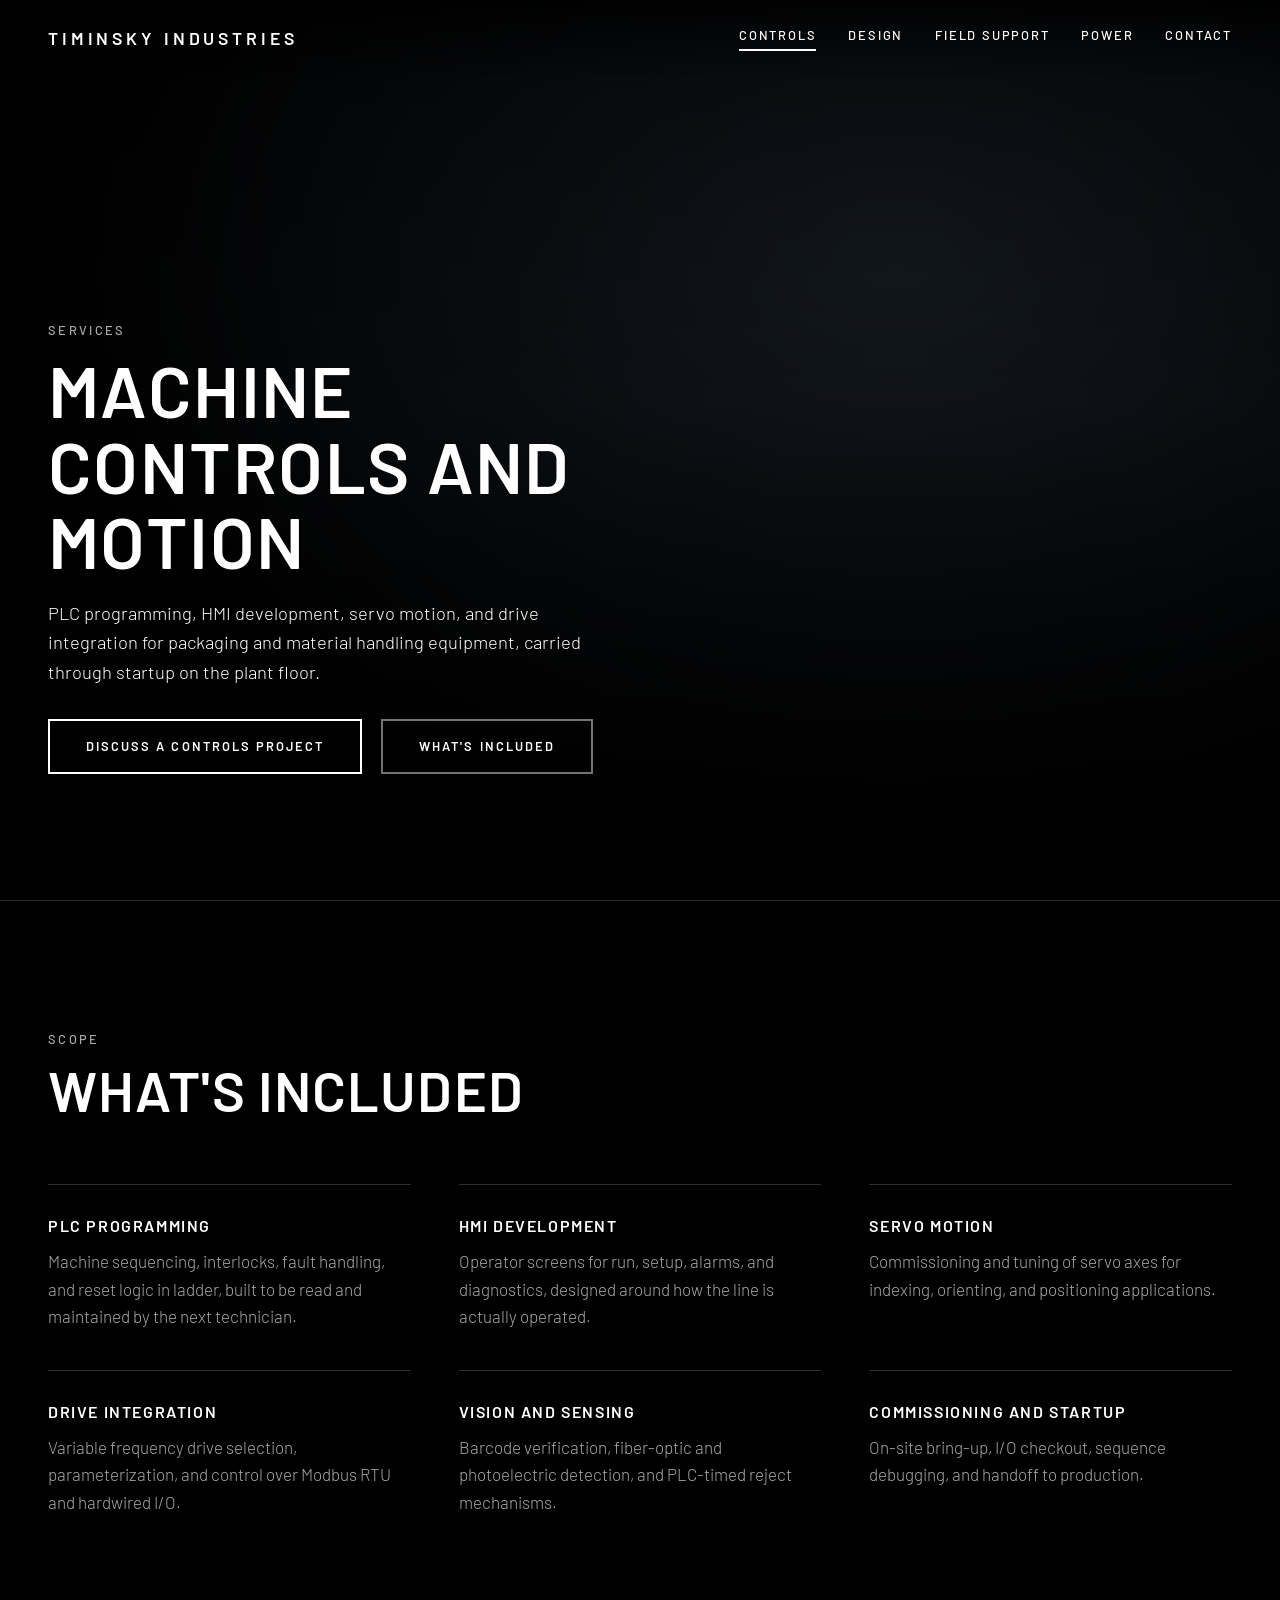
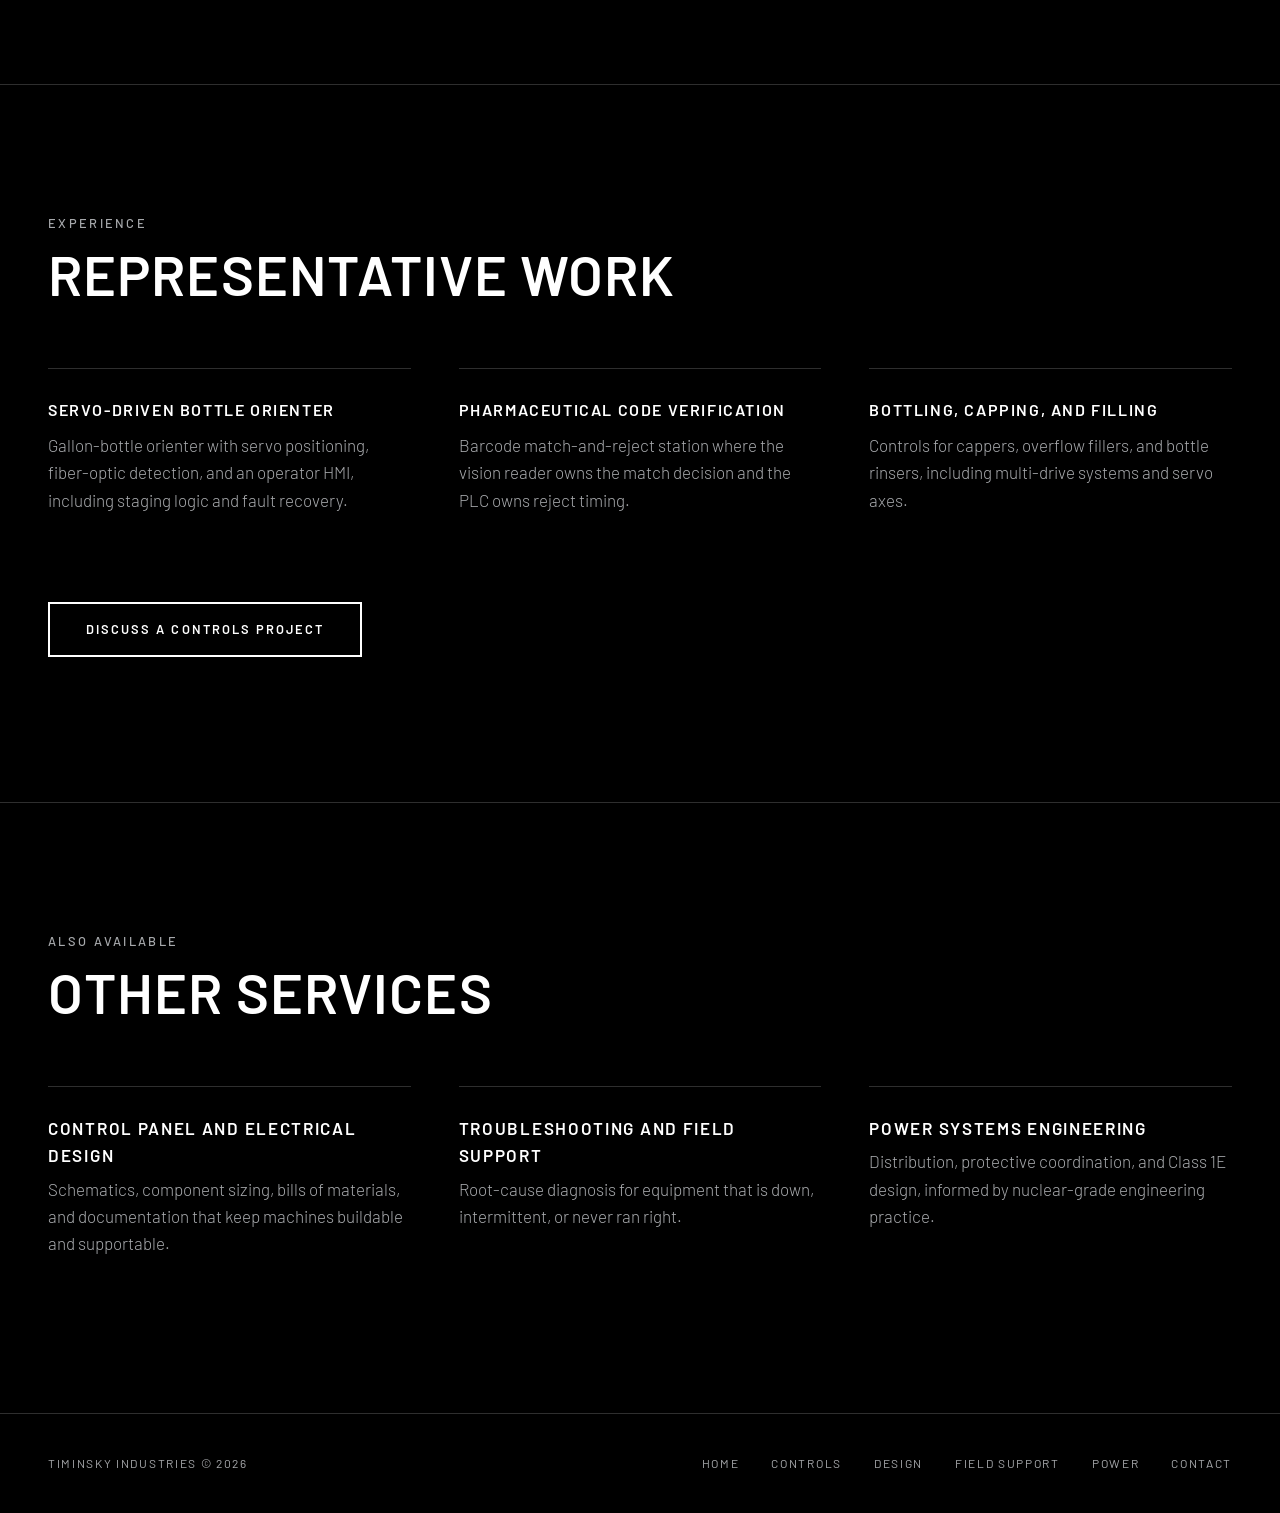
==== controls.html @ ee8746a1 "Split site into home and service pages" ====
<!DOCTYPE html>
<html lang="en">
<head>
<meta charset="utf-8">
<meta name="viewport" content="width=device-width, initial-scale=1, viewport-fit=cover">
<title>Machine controls and motion | Timinsky Industries</title>
<meta name="description" content="PLC programming, HMI development, servo motion, and drive integration for packaging and material handling equipment, carried through startup on the plant floor.">
<link rel="preconnect" href="https://fonts.googleapis.com">
<link rel="preconnect" href="https://fonts.gstatic.com" crossorigin>
<link href="https://fonts.googleapis.com/css2?family=Barlow:wght@300;400;500;600&display=swap" rel="stylesheet">
<link rel="stylesheet" href="styles.css">
</head>
<body>

<header class="site-header">
  <a class="wordmark" href="index.html">Timinsky Industries</a>
  <nav class="site-nav" aria-label="Main">
    <a href="controls.html" aria-current="page">Controls</a><a href="electrical-design.html">Design</a><a href="field-support.html">Field support</a><a href="power-systems.html">Power</a>
    <a href="index.html#contact">Contact</a>
  </nav>
  <button class="menu-toggle" aria-label="Open menu" aria-expanded="false" aria-controls="menu">
    <span></span><span></span><span></span>
  </button>
</header>

<nav class="menu" id="menu" aria-label="Menu">
  <button class="menu-close" aria-label="Close menu">&times;</button>
  <a href="index.html">Home</a>
  <a href="controls.html">Machine controls and motion</a><a href="electrical-design.html">Control panel and electrical design</a><a href="field-support.html">Troubleshooting and field support</a><a href="power-systems.html">Power systems engineering</a>
  <a href="index.html#contact">Contact</a>
</nav>

<main>

  <section class="panel hero" style="--img: url('https://images.unsplash.com/photo-1655204903983-73007f15cb3e?fm=jpg&amp;q=70&amp;w=2000&amp;auto=format&amp;fit=crop');">
    <div class="panel-content">
      <p class="label">Services</p>
      <h1>Machine controls and motion</h1>
      <p class="body">PLC programming, HMI development, servo motion, and drive integration for packaging and material handling equipment, carried through startup on the plant floor.</p>
      <a class="btn" href="mailto:jordin@timinskyindustries.com?subject=Machine%20controls%20project">Discuss a controls project</a>
      <a class="btn ghost" href="#included">What's included</a>
    </div>
  </section>

  <section class="section" id="included">
    <div class="section-head"><p class="label">Scope</p><h2>What's included</h2></div>
    <div class="grid"><div class="item"><h3>PLC programming</h3><p>Machine sequencing, interlocks, fault handling, and reset logic in ladder, built to be read and maintained by the next technician.</p></div><div class="item"><h3>HMI development</h3><p>Operator screens for run, setup, alarms, and diagnostics, designed around how the line is actually operated.</p></div><div class="item"><h3>Servo motion</h3><p>Commissioning and tuning of servo axes for indexing, orienting, and positioning applications.</p></div><div class="item"><h3>Drive integration</h3><p>Variable frequency drive selection, parameterization, and control over Modbus RTU and hardwired I/O.</p></div><div class="item"><h3>Vision and sensing</h3><p>Barcode verification, fiber-optic and photoelectric detection, and PLC-timed reject mechanisms.</p></div><div class="item"><h3>Commissioning and startup</h3><p>On-site bring-up, I/O checkout, sequence debugging, and handoff to production.</p></div></div>
  </section>

  <section class="section">
    <div class="section-head"><p class="label">Experience</p><h2>Representative work</h2></div>
    <div class="grid"><div class="item"><h3>Servo-driven bottle orienter</h3><p>Gallon-bottle orienter with servo positioning, fiber-optic detection, and an operator HMI, including staging logic and fault recovery.</p></div><div class="item"><h3>Pharmaceutical code verification</h3><p>Barcode match-and-reject station where the vision reader owns the match decision and the PLC owns reject timing.</p></div><div class="item"><h3>Bottling, capping, and filling</h3><p>Controls for cappers, overflow fillers, and bottle rinsers, including multi-drive systems and servo axes.</p></div></div>
    <p style="margin-top:3rem"><a class="btn" href="mailto:jordin@timinskyindustries.com?subject=Machine%20controls%20project">Discuss a controls project</a></p>
  </section>

  <section class="section">
    <div class="section-head"><p class="label">Also available</p><h2>Other services</h2></div>
    <div class="others"><a href="electrical-design.html">Control panel and electrical design<span>Schematics, component sizing, bills of materials, and documentation that keep machines buildable and supportable.</span></a><a href="field-support.html">Troubleshooting and field support<span>Root-cause diagnosis for equipment that is down, intermittent, or never ran right.</span></a><a href="power-systems.html">Power systems engineering<span>Distribution, protective coordination, and Class 1E design, informed by nuclear-grade engineering practice.</span></a></div>
  </section>

</main>

<footer>
  <span>Timinsky Industries &copy; 2026</span>
  <nav aria-label="Footer">
    <a href="index.html">Home</a>
    <a href="controls.html">Controls</a><a href="electrical-design.html">Design</a><a href="field-support.html">Field support</a><a href="power-systems.html">Power</a>
    <a href="mailto:jordin@timinskyindustries.com">Contact</a>
  </nav>
</footer>

<script src="script.js"></script>
</body>
</html>
---- styles.css ----
:root {
  --black: #000000;
  --white: #FFFFFF;
  --gray: #A7A9AC;
  --line: rgba(255,255,255,0.18);
  --font: "Barlow", "D-DIN", "Helvetica Neue", Arial, sans-serif;
  box-sizing: border-box;
}
*, *::before, *::after { box-sizing: inherit; }
html { scroll-behavior: smooth; }
body {
  margin: 0; background: var(--black); color: var(--white);
  font-family: var(--font); font-size: 1.0625rem; line-height: 1.6;
  -webkit-font-smoothing: antialiased;
}
a { color: inherit; }
a:focus-visible, button:focus-visible { outline: 2px solid var(--white); outline-offset: 4px; }

/* Header */
.site-header {
  position: fixed; top: 0; left: 0; right: 0; z-index: 20;
  padding: calc(1.5rem + env(safe-area-inset-top, 0px)) 3rem 1.5rem;
  display: flex; align-items: center; justify-content: space-between; gap: 2rem;
  background: linear-gradient(to bottom, rgba(0,0,0,0.8), rgba(0,0,0,0));
}
.wordmark {
  text-decoration: none; font-weight: 600; font-size: 1.1rem;
  letter-spacing: 0.22em; text-transform: uppercase; white-space: nowrap;
}
.site-nav { display: flex; gap: 2rem; margin-left: auto; }
.site-nav a {
  text-decoration: none; font-weight: 500; font-size: 0.8rem;
  letter-spacing: 0.14em; text-transform: uppercase; padding-bottom: 4px;
  border-bottom: 2px solid transparent;
}
.site-nav a:hover { color: var(--gray); }
.site-nav a[aria-current="page"] { border-bottom-color: var(--white); }
.menu-toggle {
  background: none; border: 0; color: var(--white); cursor: pointer;
  display: none; flex-direction: column; gap: 6px; padding: 6px 0;
}
.menu-toggle span { display: block; width: 24px; height: 2px; background: var(--white); }

/* Slide-out menu (mobile) */
.menu {
  position: fixed; top: 0; right: 0; bottom: 0; z-index: 30;
  width: min(22rem, 100%); background: var(--black);
  border-left: 1px solid var(--line);
  padding: calc(5.5rem + env(safe-area-inset-top, 0px)) 2.5rem 2.5rem;
  transform: translateX(100%); transition: transform 0.35s ease; visibility: hidden;
}
.menu.open { transform: translateX(0); visibility: visible; }
.menu a {
  display: block; text-decoration: none; text-transform: uppercase;
  letter-spacing: 0.12em; font-weight: 500; font-size: 1rem;
  padding: 1rem 0; border-bottom: 1px solid var(--line);
}
.menu-close {
  position: absolute; top: calc(1.5rem + env(safe-area-inset-top, 0px)); right: 2rem;
  background: none; border: 0; color: var(--white); font-size: 2rem; line-height: 1; cursor: pointer;
}

/* Full-screen panels */
.panel {
  position: relative; min-height: 100vh; min-height: 100svh;
  display: flex; align-items: flex-end; padding: 0 3rem 14vh;
  background-color: var(--black);
  background-image:
    linear-gradient(to top, rgba(0,0,0,0.88) 0%, rgba(0,0,0,0.3) 55%, rgba(0,0,0,0.5) 100%),
    var(--img, none),
    radial-gradient(ellipse at 70% 30%, #1B232C 0%, #000 65%);
  background-size: cover; background-position: center;
}
.panel.short { min-height: 80vh; min-height: 80svh; }
.panel-content { max-width: 40rem; }
.label {
  font-size: 0.8rem; font-weight: 500; letter-spacing: 0.18em;
  text-transform: uppercase; color: var(--gray); margin: 0 0 0.75rem;
}
h1, h2 { font-weight: 600; text-transform: uppercase; letter-spacing: 0.02em; line-height: 1.05; margin: 0 0 1.25rem; }
h1 { font-size: clamp(2.4rem, 6vw, 4.5rem); }
h2 { font-size: clamp(2rem, 4.8vw, 3.5rem); }
p.body { font-weight: 300; font-size: 1.15rem; margin: 0 0 2rem; max-width: 36rem; }

.btn {
  display: inline-block; text-decoration: none; border: 2px solid var(--white);
  padding: 0.95rem 2.25rem; font-size: 0.8rem; font-weight: 600;
  letter-spacing: 0.16em; text-transform: uppercase;
  transition: background-color 0.25s ease, color 0.25s ease;
}
.btn:hover { background: var(--white); color: var(--black); }
.btn + .btn { margin-left: 1rem; }
.btn.ghost { border-color: rgba(255,255,255,0.45); }

.hero .panel-content { animation: rise 1.1s ease-out 0.2s both; }
@keyframes rise { from { opacity: 0; transform: translateY(24px); } to { opacity: 1; transform: none; } }

/* Content sections */
.section { padding: 8rem 3rem; border-top: 1px solid var(--line); }
.section-head { max-width: 40rem; margin-bottom: 4rem; }
.section-head h2 { margin: 0; }
.intro-text {
  font-weight: 300; font-size: clamp(1.35rem, 2.6vw, 2rem); line-height: 1.4;
  max-width: 50rem; margin: 0;
}
.grid { display: grid; grid-template-columns: repeat(3, 1fr); gap: 0 3rem; }
.grid.two { grid-template-columns: repeat(2, 1fr); }
.item { border-top: 1px solid var(--line); padding: 1.75rem 0 2.5rem; }
.item h3 {
  font-size: 1rem; font-weight: 600; letter-spacing: 0.1em; text-transform: uppercase;
  margin: 0 0 0.6rem;
}
.item p { margin: 0; color: var(--gray); font-weight: 300; }

/* Other services */
.others { display: grid; grid-template-columns: repeat(3, 1fr); gap: 0 3rem; }
.others a {
  display: block; text-decoration: none; border-top: 1px solid var(--line);
  padding: 1.75rem 0; font-weight: 600; letter-spacing: 0.1em; text-transform: uppercase;
}
.others a span { display: block; color: var(--gray); font-weight: 300; letter-spacing: 0; text-transform: none; margin-top: 0.4rem; }
.others a:hover { color: var(--gray); }

/* Credentials strip */
.credentials {
  display: grid; grid-template-columns: repeat(3, 1fr); gap: 3rem;
  padding: 4rem 3rem; border-top: 1px solid var(--line);
}
.credentials strong {
  display: block; font-weight: 600; font-size: 0.95rem; letter-spacing: 0.1em;
  text-transform: uppercase; margin-bottom: 0.35rem;
}
.credentials span { color: var(--gray); font-weight: 300; }

/* Footer */
footer {
  display: flex; flex-wrap: wrap; justify-content: space-between; gap: 1.5rem;
  padding: 2.5rem 3rem calc(2.5rem + env(safe-area-inset-bottom, 0px));
  border-top: 1px solid var(--line);
  font-size: 0.75rem; letter-spacing: 0.14em; text-transform: uppercase; color: var(--gray);
}
footer nav { display: flex; gap: 2rem; flex-wrap: wrap; }
footer a { text-decoration: none; }
footer a:hover { color: var(--white); }

@media (max-width: 1000px) {
  .site-nav { display: none; }
  .menu-toggle { display: flex; }
}
@media (max-width: 900px) {
  .grid, .grid.two, .others, .credentials { grid-template-columns: 1fr; }
  .credentials { gap: 2rem; }
}
@media (max-width: 560px) {
  .site-header { padding-left: 1.5rem; padding-right: 1.5rem; }
  .wordmark { font-size: 0.9rem; letter-spacing: 0.16em; }
  .panel { padding: 0 1.5rem 12vh; }
  .section { padding: 5.5rem 1.5rem; }
  .credentials, footer { padding-left: 1.5rem; padding-right: 1.5rem; }
  .btn + .btn { margin: 1rem 0 0; }
}
@media (prefers-reduced-motion: reduce) {
  html { scroll-behavior: auto; }
  .hero .panel-content { animation: none; }
  .menu { transition: none; }
}
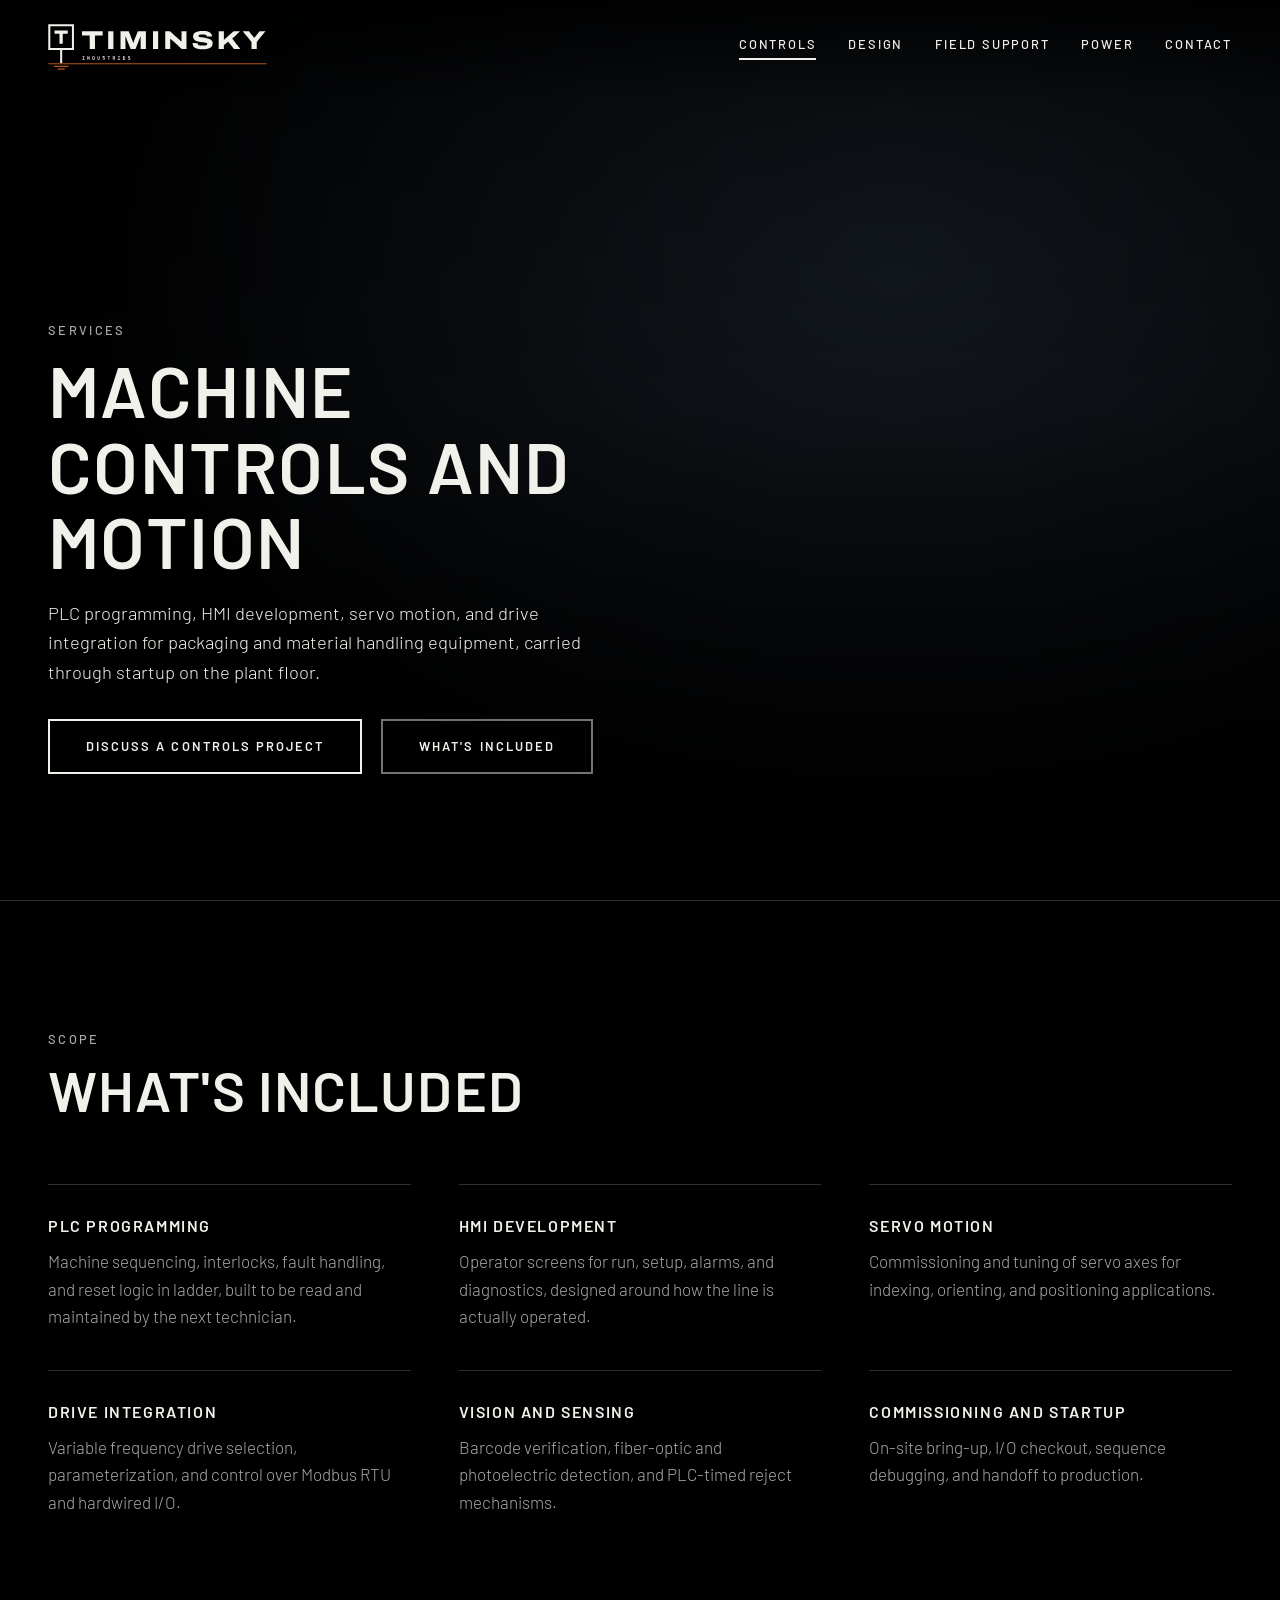
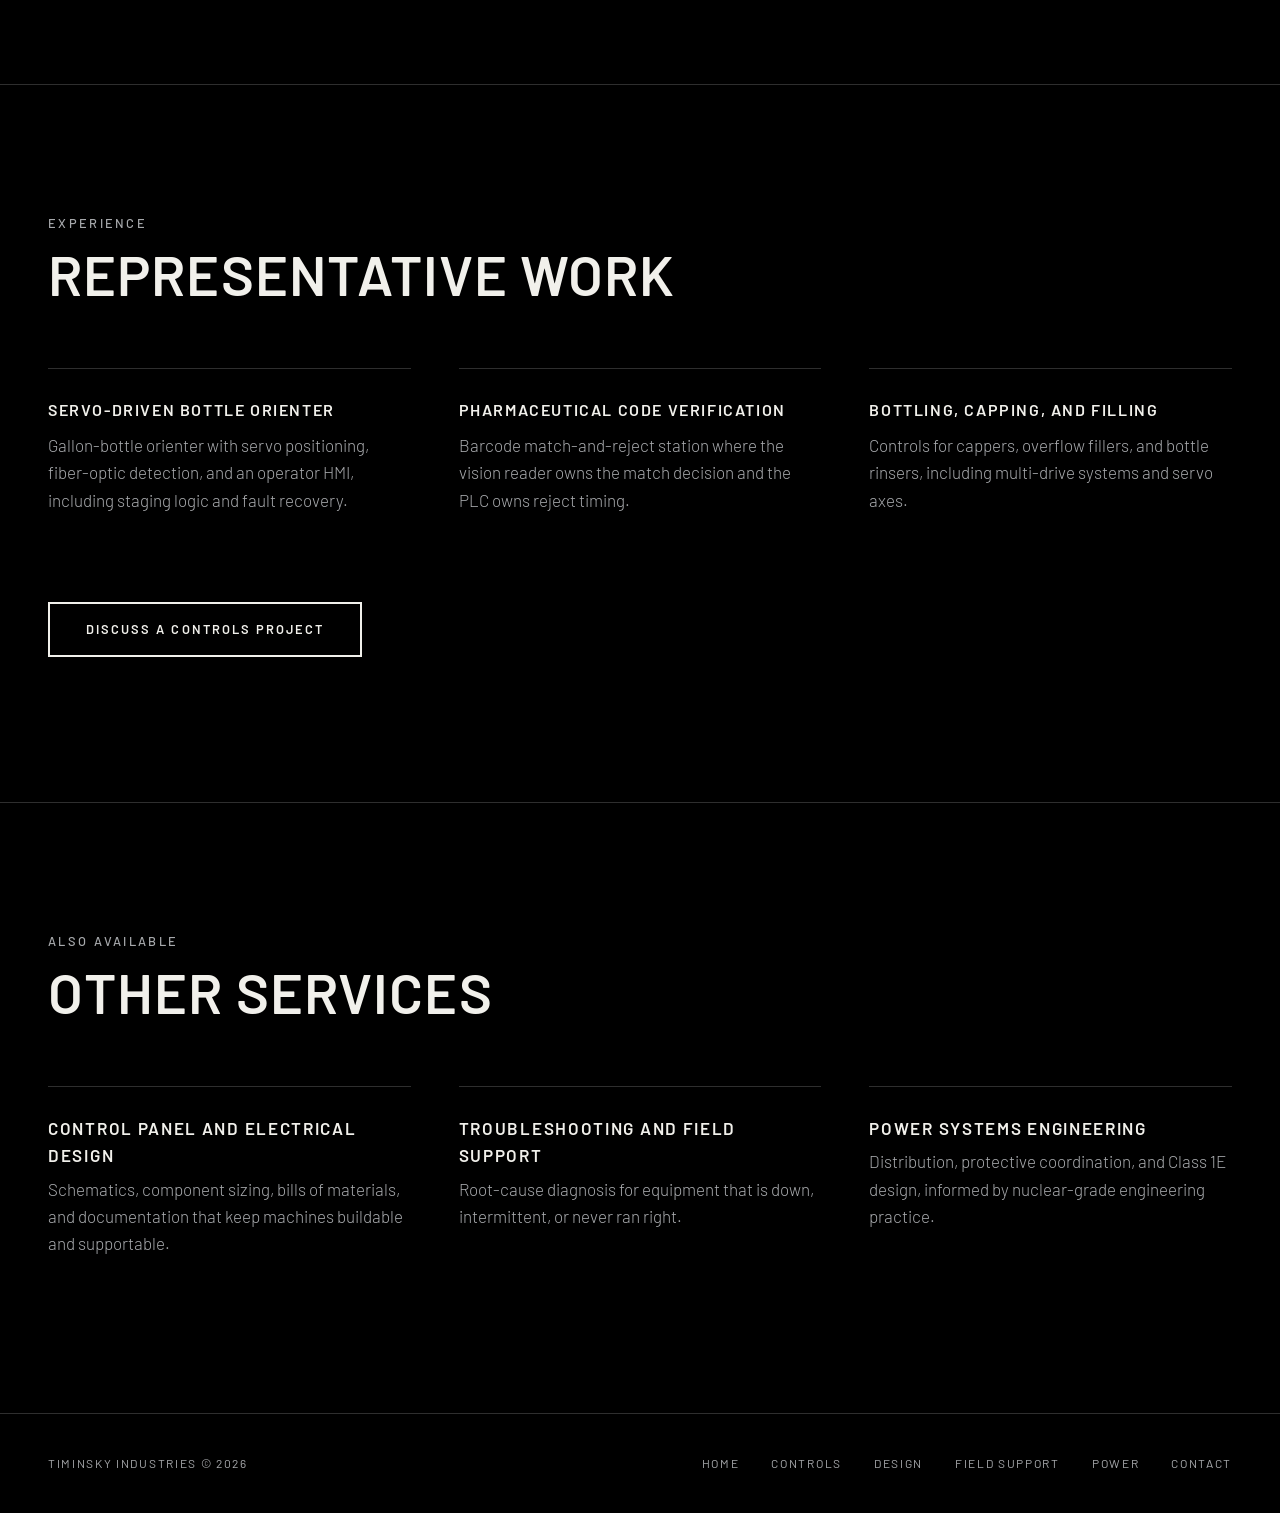
==== commit 406dc159: "Logo Addition" ====
--- a/controls.html
+++ b/controls.html
@@ -8,12 +8,15 @@
 <link rel="preconnect" href="https://fonts.googleapis.com">
 <link rel="preconnect" href="https://fonts.gstatic.com" crossorigin>
 <link href="https://fonts.googleapis.com/css2?family=Barlow:wght@300;400;500;600&display=swap" rel="stylesheet">
+<link rel="icon" href="favicon.svg" type="image/svg+xml">
+<link rel="icon" href="favicon-32.png" type="image/png" sizes="32x32">
+<link rel="apple-touch-icon" href="apple-touch-icon.png">
 <link rel="stylesheet" href="styles.css">
 </head>
 <body>
 
 <header class="site-header">
-  <a class="wordmark" href="index.html">Timinsky Industries</a>
+  <a class="wordmark" href="index.html"><img src="logo-dark.svg" alt="Timinsky Industries" width="3123" height="657"></a>
   <nav class="site-nav" aria-label="Main">
     <a href="controls.html" aria-current="page">Controls</a><a href="electrical-design.html">Design</a><a href="field-support.html">Field support</a><a href="power-systems.html">Power</a>
     <a href="index.html#contact">Contact</a>
--- a/styles.css
+++ b/styles.css
@@ -1,6 +1,6 @@
 :root {
   --black: #000000;
-  --white: #FFFFFF;
+  --white: #F1F0EB;  /* brand cream */
   --gray: #A7A9AC;
   --line: rgba(255,255,255,0.18);
   --font: "Barlow", "D-DIN", "Helvetica Neue", Arial, sans-serif;
@@ -23,10 +23,8 @@
   display: flex; align-items: center; justify-content: space-between; gap: 2rem;
   background: linear-gradient(to bottom, rgba(0,0,0,0.8), rgba(0,0,0,0));
 }
-.wordmark {
-  text-decoration: none; font-weight: 600; font-size: 1.1rem;
-  letter-spacing: 0.22em; text-transform: uppercase; white-space: nowrap;
-}
+.wordmark { display: block; line-height: 0; flex-shrink: 0; }
+.wordmark img { display: block; height: 46px; width: auto; }
 .site-nav { display: flex; gap: 2rem; margin-left: auto; }
 .site-nav a {
   text-decoration: none; font-weight: 500; font-size: 0.8rem;
@@ -153,7 +151,7 @@
 }
 @media (max-width: 560px) {
   .site-header { padding-left: 1.5rem; padding-right: 1.5rem; }
-  .wordmark { font-size: 0.9rem; letter-spacing: 0.16em; }
+  .wordmark img { height: 34px; }
   .panel { padding: 0 1.5rem 12vh; }
   .section { padding: 5.5rem 1.5rem; }
   .credentials, footer { padding-left: 1.5rem; padding-right: 1.5rem; }
